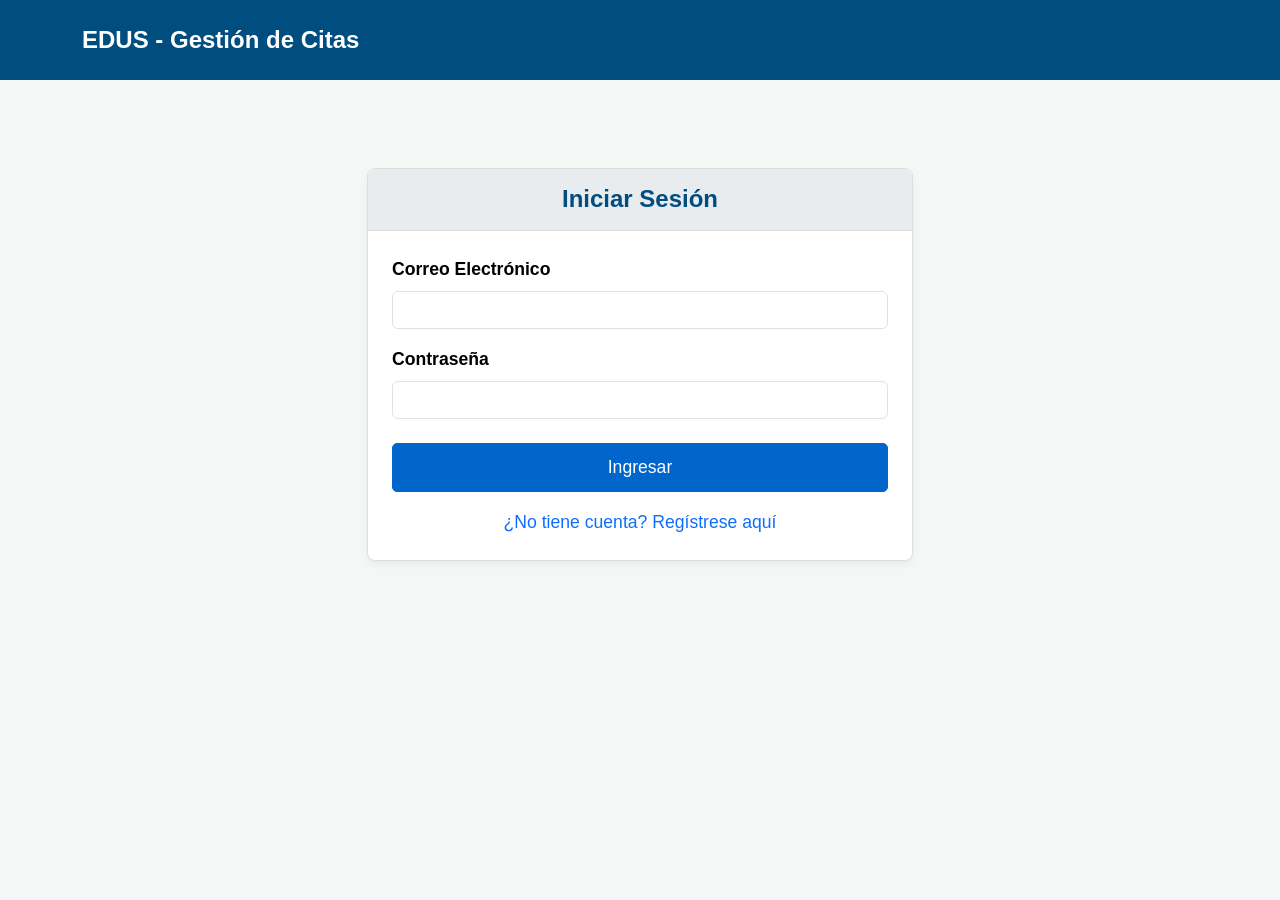
==== admin_panel.html @ db7b5375 "feat: implementé backend database configuration, schema y core management modules para admin y patie" ====
<!DOCTYPE html>
<html lang="es">
<head>
    <meta charset="UTF-8">
    <meta name="viewport" content="width=device-width, initial-scale=1.0">
    <title>Panel Administrativo - EDUS</title>
    <link href="https://cdn.jsdelivr.net/npm/bootstrap@5.3.0/dist/css/bootstrap.min.css" rel="stylesheet">
    <link rel="stylesheet" href="assets/css/style.css">
</head>
<body>
    <nav class="navbar navbar-expand-lg navbar-dark bg-dark">
        <div class="container">
            <a class="navbar-brand" href="#">EDUS - Administración</a>
            <button class="navbar-toggler" type="button" data-bs-toggle="collapse" data-bs-target="#navbarNav">
                <span class="navbar-toggler-icon"></span>
            </button>
            <div class="collapse navbar-collapse" id="navbarNav">
                <ul class="navbar-nav ms-auto">
                    <li class="nav-item">
                        <span class="nav-link" id="admin-name-display">Administrador</span>
                    </li>
                    <li class="nav-item">
                        <a class="nav-link text-danger" href="#" id="btn-logout">Cerrar Sesión</a>
                    </li>
                </ul>
            </div>
        </div>
    </nav>

    <main class="container-fluid mt-4 px-4">
        <div id="alert-container"></div>

        <div class="row">
            <div class="col-md-2 mb-4">
                <div class="list-group" id="admin-menu" role="tablist">
                    <a class="list-group-item list-group-item-action active" id="menu-patients" data-bs-toggle="list" href="#panel-patients" role="tab">Gestión de Pacientes</a>
                    <a class="list-group-item list-group-item-action" id="menu-doctors" data-bs-toggle="list" href="#panel-doctors" role="tab">Gestión de Médicos</a>
                    <a class="list-group-item list-group-item-action" id="menu-schedules" data-bs-toggle="list" href="#panel-schedules" role="tab">Gestión de Horarios</a>
                    <a class="list-group-item list-group-item-action" id="menu-reports" data-bs-toggle="list" href="#panel-reports" role="tab">Reportes (Citas)</a>
                </div>
            </div>
            
            <div class="col-md-10">
                <div class="tab-content" id="nav-tabContent">
                    <!-- Panel Pacientes -->
                    <div class="tab-pane fade show active" id="panel-patients" role="tabpanel">
                        <div class="card">
                            <div class="card-header d-flex justify-content-between align-items-center">
                                <h5 class="mb-0">Pacientes Registrados</h5>
                                <!-- Un modal para agregar pacientes manualmente, si aplica, aunque se registran solos -->
                                <button class="btn btn-sm btn-primary" data-bs-toggle="modal" data-bs-target="#patientModal" id="btn-new-patient">Registrar Paciente</button>
                            </div>
                            <div class="card-body">
                                <div class="table-responsive">
                                    <table class="table table-striped">
                                        <thead>
                                            <tr>
                                                <th>Cédula</th>
                                                <th>Nombre</th>
                                                <th>Apellidos</th>
                                                <th>Email</th>
                                                <th>Acciones</th>
                                            </tr>
                                        </thead>
                                        <tbody id="admin-patients-table">
                                            <tr><td colspan="5" class="text-center">Cargando...</td></tr>
                                        </tbody>
                                    </table>
                                </div>
                            </div>
                        </div>
                    </div>

                    <!-- Panel Médicos -->
                    <div class="tab-pane fade" id="panel-doctors" role="tabpanel">
                        <div class="card">
                            <div class="card-header d-flex justify-content-between align-items-center">
                                <h5 class="mb-0">Cuerpo Médico</h5>
                                <button class="btn btn-sm btn-primary" data-bs-toggle="modal" data-bs-target="#doctorModal" id="btn-new-doctor">Agregar Médico</button>
                            </div>
                            <div class="card-body">
                                <div class="table-responsive">
                                    <table class="table table-striped">
                                        <thead>
                                            <tr>
                                                <th>Identificación</th>
                                                <th>Nombre</th>
                                                <th>Apellidos</th>
                                                <th>Especialidad</th>
                                                <th>Estado</th>
                                                <th>Acciones</th>
                                            </tr>
                                        </thead>
                                        <tbody id="admin-doctors-table">
                                            <tr><td colspan="6" class="text-center">Cargando...</td></tr>
                                        </tbody>
                                    </table>
                                </div>
                            </div>
                        </div>
                    </div>

                    <!-- Panel Horarios -->
                    <div class="tab-pane fade" id="panel-schedules" role="tabpanel">
                        <div class="card">
                            <div class="card-header d-flex justify-content-between align-items-center">
                                <h5 class="mb-0">Control de Disponibilidad y Horarios</h5>
                                <button class="btn btn-sm btn-primary" data-bs-toggle="modal" data-bs-target="#scheduleModal" id="btn-new-schedule">Asignar Horario</button>
                            </div>
                            <div class="card-body">
                                <div class="row mb-3">
                                    <div class="col-md-4">
                                        <label for="filter-doc-schedule" class="form-label">Filtrar por Médico:</label>
                                        <select class="form-select" id="filter-doc-schedule">
                                            <option value="">Todos</option>
                                        </select>
                                    </div>
                                </div>
                                <div class="table-responsive">
                                    <table class="table table-striped">
                                        <thead>
                                            <tr>
                                                <th>Médico</th>
                                                <th>Fecha</th>
                                                <th>Inicio</th>
                                                <th>Fin</th>
                                                <th>Disponible</th>
                                                <th>Acciones</th>
                                            </tr>
                                        </thead>
                                        <tbody id="admin-schedules-table">
                                            <tr><td colspan="6" class="text-center">Cargando...</td></tr>
                                        </tbody>
                                    </table>
                                </div>
                            </div>
                        </div>
                    </div>

                    <!-- Panel Reportes -->
                    <div class="tab-pane fade" id="panel-reports" role="tabpanel">
                        <div class="card">
                            <div class="card-header d-flex justify-content-between align-items-center">
                                <h5 class="mb-0">Reporte General de Citas</h5>
                                <button class="btn btn-sm btn-outline-secondary" id="btn-refresh-reports">Actualizar</button>
                            </div>
                            <div class="card-body">
                                <div class="table-responsive">
                                    <table class="table table-hover">
                                        <thead>
                                            <tr>
                                                <th>ID Cita</th>
                                                <th>Paciente</th>
                                                <th>Médico</th>
                                                <th>Fecha</th>
                                                <th>Estado</th>
                                            </tr>
                                        </thead>
                                        <tbody id="admin-reports-table">
                                            <tr><td colspan="5" class="text-center">Cargando...</td></tr>
                                        </tbody>
                                    </table>
                                </div>
                            </div>
                        </div>
                    </div>
                </div>
            </div>
        </div>
    </main>

    <!-- Modals -->
    <!-- Modal Doctor -->
    <div class="modal fade" id="doctorModal" tabindex="-1">
        <div class="modal-dialog">
            <div class="modal-content">
                <div class="modal-header">
                    <h5 class="modal-title" id="doctorModalLabel">Registrar Médico</h5>
                    <button type="button" class="btn-close" data-bs-dismiss="modal" aria-label="Close"></button>
                </div>
                <div class="modal-body">
                    <form id="form-doctor">
                        <input type="hidden" id="doc-id">
                        <div class="mb-2">
                            <label class="form-label">Identificación</label>
                            <input type="text" class="form-control" id="doc-ident" required>
                        </div>
                        <div class="mb-2">
                            <label class="form-label">Nombre</label>
                            <input type="text" class="form-control" id="doc-name" required>
                        </div>
                        <div class="mb-2">
                            <label class="form-label">Apellidos</label>
                            <input type="text" class="form-control" id="doc-lastname" required>
                        </div>
                        <div class="mb-2">
                            <label class="form-label">Especialidad</label>
                            <input type="text" class="form-control" id="doc-specialty" required>
                        </div>
                        <div class="mb-2">
                            <label class="form-label">Estado</label>
                            <select class="form-select" id="doc-status" required>
                                <option value="active">Activo</option>
                                <option value="inactive">Inactivo</option>
                            </select>
                        </div>
                    </form>
                </div>
                <div class="modal-footer">
                    <button type="button" class="btn btn-secondary" data-bs-dismiss="modal">Cancelar</button>
                    <button type="button" class="btn btn-primary" id="btn-save-doctor">Guardar</button>
                </div>
            </div>
        </div>
    </div>

    <!-- Modal Horario -->
    <div class="modal fade" id="scheduleModal" tabindex="-1">
        <div class="modal-dialog">
            <div class="modal-content">
                <div class="modal-header">
                    <h5 class="modal-title" id="scheduleModalLabel">Asignar Horario</h5>
                    <button type="button" class="btn-close" data-bs-dismiss="modal" aria-label="Close"></button>
                </div>
                <div class="modal-body">
                    <form id="form-schedule">
                        <input type="hidden" id="sched-id">
                        <div class="mb-2">
                            <label class="form-label">Médico</label>
                            <select class="form-select" id="sched-doctor" required></select>
                        </div>
                        <div class="mb-2">
                            <label class="form-label">Fecha</label>
                            <input type="date" class="form-control" id="sched-date" required>
                        </div>
                        <div class="mb-2 row">
                            <div class="col">
                                <label class="form-label">Hora Inicio</label>
                                <input type="time" class="form-control" id="sched-start" required>
                            </div>
                            <div class="col">
                                <label class="form-label">Hora Fin</label>
                                <input type="time" class="form-control" id="sched-end" required>
                            </div>
                        </div>
                        <div class="mb-2 form-check">
                            <input type="checkbox" class="form-check-input" id="sched-available" checked>
                            <label class="form-check-label">Disponible</label>
                        </div>
                    </form>
                </div>
                <div class="modal-footer">
                    <button type="button" class="btn btn-secondary" data-bs-dismiss="modal">Cancelar</button>
                    <button type="button" class="btn btn-primary" id="btn-save-schedule">Guardar</button>
                </div>
            </div>
        </div>
    </div>

    <script src="https://code.jquery.com/jquery-3.6.0.min.js"></script>
    <script src="https://cdn.jsdelivr.net/npm/bootstrap@5.3.0/dist/js/bootstrap.bundle.min.js"></script>
    <script src="assets/js/utils.js"></script>
    <script src="assets/js/admin.js"></script>
</body>
</html>
---- assets/css/style.css ----
:root {
    --primary-color: #004d80;
    --secondary-color: #0066cc;
    --background-color: #f4f7f6;
    --text-color: #333333;
    --text-muted: #666666;
    --card-bg: #ffffff;
    --border-color: #dddddd;
    --danger-color: #cc0000;
    --success-color: #008000;
}

body {
    background-color: var(--background-color);
    color: var(--text-color);
    font-family: 'Segoe UI', Tahoma, Geneva, Verdana, sans-serif;
    font-size: 1.1rem; /* Accessibility: larger default font */
    line-height: 1.6;
}

h1, h2, h3, h4, h5, h6 {
    color: var(--primary-color);
    font-weight: 600;
}

/* Navbar Customization */
.navbar {
    background-color: var(--primary-color) !important;
    padding: 1rem 0;
}

.navbar-brand {
    color: #ffffff !important;
    font-weight: bold;
    font-size: 1.5rem;
}

.nav-link {
    color: #e0e0e0 !important;
    font-size: 1.1rem;
}

.nav-link:hover {
    color: #ffffff !important;
}

/* Cards */
.card {
    background-color: var(--card-bg);
    border: 1px solid var(--border-color);
    border-radius: 8px;
    box-shadow: 0 4px 6px rgba(0, 0, 0, 0.05);
    margin-bottom: 20px;
}

.card-header {
    background-color: #e9ecef;
    border-bottom: 1px solid var(--border-color);
    font-weight: 600;
    color: var(--primary-color);
}

/* Buttons */
.btn {
    font-size: 1.1rem;
    padding: 10px 20px;
    border-radius: 5px;
}

.btn-primary {
    background-color: var(--secondary-color);
    border-color: var(--secondary-color);
}

.btn-primary:hover {
    background-color: var(--primary-color);
    border-color: var(--primary-color);
}

.btn-danger {
    background-color: var(--danger-color);
    border-color: var(--danger-color);
}

.btn-success {
    background-color: var(--success-color);
    border-color: var(--success-color);
}

/* Tables */
.table {
    background-color: var(--card-bg);
}

.table th {
    background-color: #e9ecef;
    color: var(--primary-color);
    font-weight: 600;
}

/* Accessibility classes */
.high-contrast-text {
    color: #000000;
    font-weight: 600;
}

.loader {
    display: none;
    border: 4px solid #f3f3f3;
    border-top: 4px solid var(--primary-color);
    border-radius: 50%;
    width: 30px;
    height: 30px;
    animation: spin 2s linear infinite;
    margin: 0 auto;
}

@keyframes spin {
    0% { transform: rotate(0deg); }
    100% { transform: rotate(360deg); }
}

.alert-custom {
    padding: 15px;
    margin-bottom: 20px;
    border: 1px solid transparent;
    border-radius: 4px;
}

.alert-custom-danger {
    color: #721c24;
    background-color: #f8d7da;
    border-color: #f5c6cb;
}

.alert-custom-success {
    color: #155724;
    background-color: #d4edda;
    border-color: #c3e6cb;
}

/* Status Indicators */
.status-badge {
    padding: 5px 10px;
    border-radius: 4px;
    font-size: 0.9rem;
    font-weight: 600;
}

.status-scheduled { background-color: #cce5ff; color: #004085; border: 1px solid #b8daff; }
.status-completed { background-color: #d4edda; color: #155724; border: 1px solid #c3e6cb; }
.status-cancelled { background-color: #f8d7da; color: #721c24; border: 1px solid #f5c6cb; }

main {
    min-height: 80vh;
    padding: 40px 0;
}

footer {
    background-color: #333;
    color: #fff;
    text-align: center;
    padding: 20px 0;
    margin-top: 40px;
}
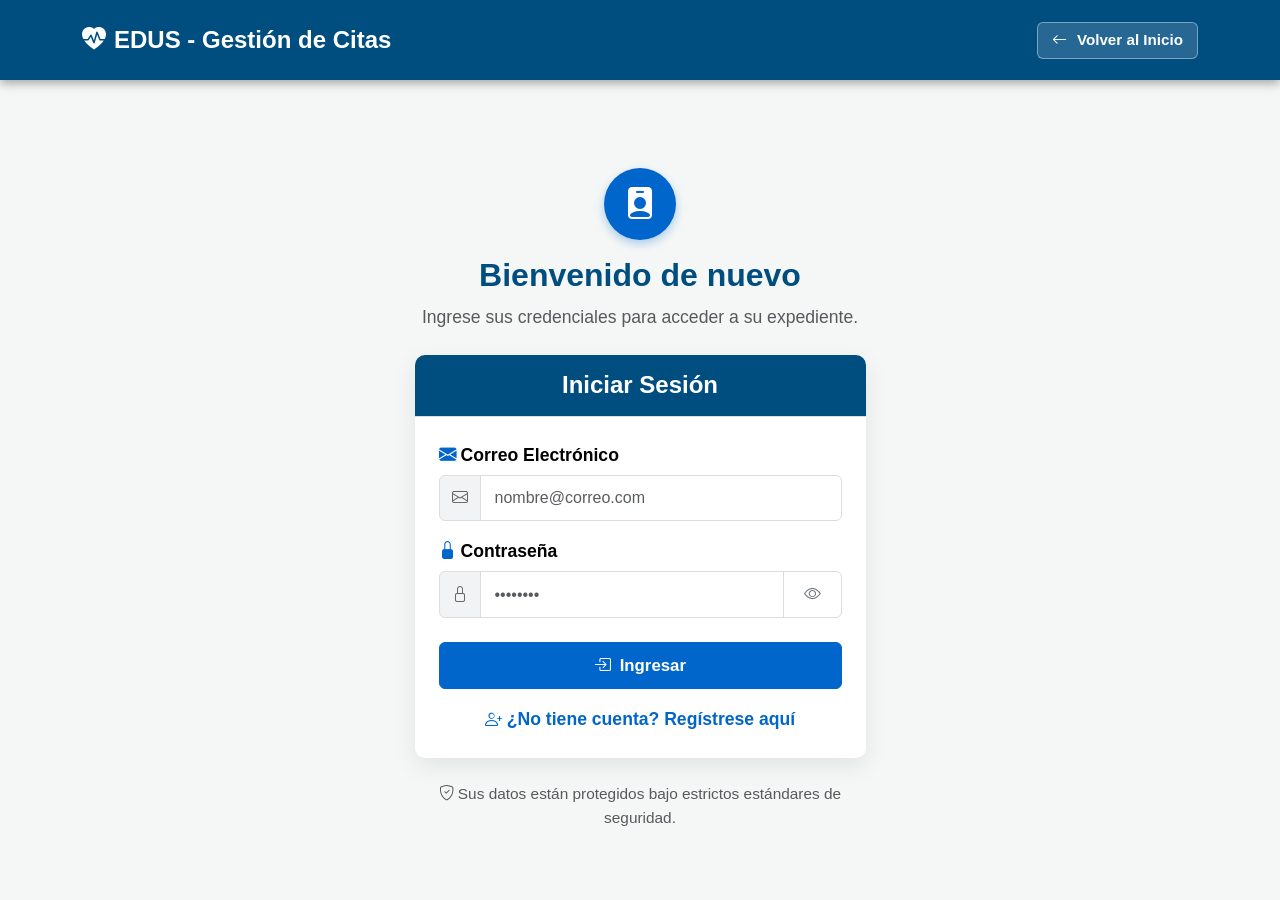
==== commit be418f66: "Cambio significativo en el UX" ====
--- a/admin_panel.html
+++ b/admin_panel.html
@@ -5,65 +5,91 @@
     <meta name="viewport" content="width=device-width, initial-scale=1.0">
     <title>Panel Administrativo - EDUS</title>
     <link href="https://cdn.jsdelivr.net/npm/bootstrap@5.3.0/dist/css/bootstrap.min.css" rel="stylesheet">
+    <link rel="stylesheet" href="https://cdn.jsdelivr.net/npm/bootstrap-icons@1.11.3/font/bootstrap-icons.css">
     <link rel="stylesheet" href="assets/css/style.css">
 </head>
 <body>
-    <nav class="navbar navbar-expand-lg navbar-dark bg-dark">
+    <nav class="navbar navbar-expand-lg navbar-dark sticky-top">
         <div class="container">
-            <a class="navbar-brand" href="#">EDUS - Administración</a>
+            <a class="navbar-brand d-flex align-items-center gap-2" href="#">
+                <i class="bi bi-shield-lock-fill"></i> EDUS - Administración
+            </a>
             <button class="navbar-toggler" type="button" data-bs-toggle="collapse" data-bs-target="#navbarNav">
                 <span class="navbar-toggler-icon"></span>
             </button>
             <div class="collapse navbar-collapse" id="navbarNav">
-                <ul class="navbar-nav ms-auto">
+                <ul class="navbar-nav ms-auto align-items-lg-center">
                     <li class="nav-item">
-                        <span class="nav-link" id="admin-name-display">Administrador</span>
+                        <span class="nav-link d-flex align-items-center gap-2" id="admin-name-display">
+                            <i class="bi bi-person-gear"></i> Administrador
+                        </span>
                     </li>
-                    <li class="nav-item">
-                        <a class="nav-link text-danger" href="#" id="btn-logout">Cerrar Sesión</a>
+                    <li class="nav-item ms-lg-3">
+                        <a class="btn btn-sm btn-logout" href="#" id="btn-logout">
+                            <i class="bi bi-box-arrow-right"></i> Cerrar Sesión
+                        </a>
                     </li>
                 </ul>
             </div>
         </div>
     </nav>
 
-    <main class="container-fluid mt-4 px-4">
+    <main class="container mt-4">
+        <div class="page-header mb-4">
+            <h2 class="mb-1"><i class="bi bi-speedometer2 me-2"></i>Panel de Administración</h2>
+            <p class="text-muted mb-0">Gestione pacientes, médicos, horarios y reportes del sistema EDUS.</p>
+        </div>
+
         <div id="alert-container"></div>
 
         <div class="row">
-            <div class="col-md-2 mb-4">
-                <div class="list-group" id="admin-menu" role="tablist">
-                    <a class="list-group-item list-group-item-action active" id="menu-patients" data-bs-toggle="list" href="#panel-patients" role="tab">Gestión de Pacientes</a>
-                    <a class="list-group-item list-group-item-action" id="menu-doctors" data-bs-toggle="list" href="#panel-doctors" role="tab">Gestión de Médicos</a>
-                    <a class="list-group-item list-group-item-action" id="menu-schedules" data-bs-toggle="list" href="#panel-schedules" role="tab">Gestión de Horarios</a>
-                    <a class="list-group-item list-group-item-action" id="menu-reports" data-bs-toggle="list" href="#panel-reports" role="tab">Reportes (Citas)</a>
-                </div>
-            </div>
-            
-            <div class="col-md-10">
+            <div class="col-md-4 col-lg-3 mb-4">
+                <div class="list-group admin-menu" id="admin-menu" role="tablist">
+                    <a class="list-group-item list-group-item-action active" id="menu-patients" data-bs-toggle="list" href="#panel-patients" role="tab">
+                        <i class="bi bi-people-fill me-2"></i>Gestión de Pacientes
+                    </a>
+                    <a class="list-group-item list-group-item-action" id="menu-doctors" data-bs-toggle="list" href="#panel-doctors" role="tab">
+                        <i class="bi bi-heart-pulse-fill me-2"></i>Gestión de Médicos
+                    </a>
+                    <a class="list-group-item list-group-item-action" id="menu-schedules" data-bs-toggle="list" href="#panel-schedules" role="tab">
+                        <i class="bi bi-calendar3 me-2"></i>Gestión de Horarios
+                    </a>
+                    <a class="list-group-item list-group-item-action" id="menu-reports" data-bs-toggle="list" href="#panel-reports" role="tab">
+                        <i class="bi bi-bar-chart-fill me-2"></i>Reportes (Citas)
+                    </a>
+                </div>
+            </div>
+
+            <div class="col-md-8 col-lg-9">
                 <div class="tab-content" id="nav-tabContent">
                     <!-- Panel Pacientes -->
                     <div class="tab-pane fade show active" id="panel-patients" role="tabpanel">
                         <div class="card">
-                            <div class="card-header d-flex justify-content-between align-items-center">
-                                <h5 class="mb-0">Pacientes Registrados</h5>
-                                <!-- Un modal para agregar pacientes manualmente, si aplica, aunque se registran solos -->
-                                <button class="btn btn-sm btn-primary" data-bs-toggle="modal" data-bs-target="#patientModal" id="btn-new-patient">Registrar Paciente</button>
+                            <div class="card-header d-flex justify-content-between align-items-center flex-wrap gap-2">
+                                <h5 class="mb-0"><i class="bi bi-people-fill me-1"></i>Pacientes Registrados</h5>
+                                <button class="btn btn-sm btn-primary" data-bs-toggle="modal" data-bs-target="#patientModal" id="btn-new-patient">
+                                    <i class="bi bi-person-plus-fill me-1"></i>Registrar Paciente
+                                </button>
                             </div>
                             <div class="card-body">
                                 <div class="table-responsive">
-                                    <table class="table table-striped">
+                                    <table class="table table-striped table-hover align-middle mb-0">
                                         <thead>
                                             <tr>
                                                 <th>Cédula</th>
                                                 <th>Nombre</th>
                                                 <th>Apellidos</th>
                                                 <th>Email</th>
-                                                <th>Acciones</th>
+                                                <th class="text-end">Acciones</th>
                                             </tr>
                                         </thead>
                                         <tbody id="admin-patients-table">
-                                            <tr><td colspan="5" class="text-center">Cargando...</td></tr>
+                                            <tr>
+                                                <td colspan="5" class="text-center py-4">
+                                                    <div class="loader mb-2" style="display:inline-block;"></div>
+                                                    <p class="text-muted mb-0">Cargando...</p>
+                                                </td>
+                                            </tr>
                                         </tbody>
                                     </table>
                                 </div>
@@ -74,13 +100,15 @@
                     <!-- Panel Médicos -->
                     <div class="tab-pane fade" id="panel-doctors" role="tabpanel">
                         <div class="card">
-                            <div class="card-header d-flex justify-content-between align-items-center">
-                                <h5 class="mb-0">Cuerpo Médico</h5>
-                                <button class="btn btn-sm btn-primary" data-bs-toggle="modal" data-bs-target="#doctorModal" id="btn-new-doctor">Agregar Médico</button>
+                            <div class="card-header d-flex justify-content-between align-items-center flex-wrap gap-2">
+                                <h5 class="mb-0"><i class="bi bi-heart-pulse-fill me-1"></i>Cuerpo Médico</h5>
+                                <button class="btn btn-sm btn-primary" data-bs-toggle="modal" data-bs-target="#doctorModal" id="btn-new-doctor">
+                                    <i class="bi bi-plus-circle-fill me-1"></i>Agregar Médico
+                                </button>
                             </div>
                             <div class="card-body">
                                 <div class="table-responsive">
-                                    <table class="table table-striped">
+                                    <table class="table table-striped table-hover align-middle mb-0">
                                         <thead>
                                             <tr>
                                                 <th>Identificación</th>
@@ -88,11 +116,16 @@
                                                 <th>Apellidos</th>
                                                 <th>Especialidad</th>
                                                 <th>Estado</th>
-                                                <th>Acciones</th>
+                                                <th class="text-end">Acciones</th>
                                             </tr>
                                         </thead>
                                         <tbody id="admin-doctors-table">
-                                            <tr><td colspan="6" class="text-center">Cargando...</td></tr>
+                                            <tr>
+                                                <td colspan="6" class="text-center py-4">
+                                                    <div class="loader mb-2" style="display:inline-block;"></div>
+                                                    <p class="text-muted mb-0">Cargando...</p>
+                                                </td>
+                                            </tr>
                                         </tbody>
                                     </table>
                                 </div>
@@ -103,21 +136,25 @@
                     <!-- Panel Horarios -->
                     <div class="tab-pane fade" id="panel-schedules" role="tabpanel">
                         <div class="card">
-                            <div class="card-header d-flex justify-content-between align-items-center">
-                                <h5 class="mb-0">Control de Disponibilidad y Horarios</h5>
-                                <button class="btn btn-sm btn-primary" data-bs-toggle="modal" data-bs-target="#scheduleModal" id="btn-new-schedule">Asignar Horario</button>
+                            <div class="card-header d-flex justify-content-between align-items-center flex-wrap gap-2">
+                                <h5 class="mb-0"><i class="bi bi-calendar3 me-1"></i>Control de Disponibilidad y Horarios</h5>
+                                <button class="btn btn-sm btn-primary" data-bs-toggle="modal" data-bs-target="#scheduleModal" id="btn-new-schedule">
+                                    <i class="bi bi-calendar-plus-fill me-1"></i>Asignar Horario
+                                </button>
                             </div>
                             <div class="card-body">
                                 <div class="row mb-3">
-                                    <div class="col-md-4">
-                                        <label for="filter-doc-schedule" class="form-label">Filtrar por Médico:</label>
+                                    <div class="col-md-5">
+                                        <label for="filter-doc-schedule" class="form-label high-contrast-text">
+                                            <i class="bi bi-funnel-fill step-icon"></i>Filtrar por Médico:
+                                        </label>
                                         <select class="form-select" id="filter-doc-schedule">
                                             <option value="">Todos</option>
                                         </select>
                                     </div>
                                 </div>
                                 <div class="table-responsive">
-                                    <table class="table table-striped">
+                                    <table class="table table-striped table-hover align-middle mb-0">
                                         <thead>
                                             <tr>
                                                 <th>Médico</th>
@@ -125,11 +162,16 @@
                                                 <th>Inicio</th>
                                                 <th>Fin</th>
                                                 <th>Disponible</th>
-                                                <th>Acciones</th>
+                                                <th class="text-end">Acciones</th>
                                             </tr>
                                         </thead>
                                         <tbody id="admin-schedules-table">
-                                            <tr><td colspan="6" class="text-center">Cargando...</td></tr>
+                                            <tr>
+                                                <td colspan="6" class="text-center py-4">
+                                                    <div class="loader mb-2" style="display:inline-block;"></div>
+                                                    <p class="text-muted mb-0">Cargando...</p>
+                                                </td>
+                                            </tr>
                                         </tbody>
                                     </table>
                                 </div>
@@ -140,13 +182,15 @@
                     <!-- Panel Reportes -->
                     <div class="tab-pane fade" id="panel-reports" role="tabpanel">
                         <div class="card">
-                            <div class="card-header d-flex justify-content-between align-items-center">
-                                <h5 class="mb-0">Reporte General de Citas</h5>
-                                <button class="btn btn-sm btn-outline-secondary" id="btn-refresh-reports">Actualizar</button>
+                            <div class="card-header d-flex justify-content-between align-items-center flex-wrap gap-2">
+                                <h5 class="mb-0"><i class="bi bi-bar-chart-fill me-1"></i>Reporte General de Citas</h5>
+                                <button class="btn btn-sm btn-outline-primary" id="btn-refresh-reports">
+                                    <i class="bi bi-arrow-clockwise me-1"></i>Actualizar
+                                </button>
                             </div>
                             <div class="card-body">
                                 <div class="table-responsive">
-                                    <table class="table table-hover">
+                                    <table class="table table-hover align-middle mb-0">
                                         <thead>
                                             <tr>
                                                 <th>ID Cita</th>
@@ -157,7 +201,12 @@
                                             </tr>
                                         </thead>
                                         <tbody id="admin-reports-table">
-                                            <tr><td colspan="5" class="text-center">Cargando...</td></tr>
+                                            <tr>
+                                                <td colspan="5" class="text-center py-4">
+                                                    <div class="loader mb-2" style="display:inline-block;"></div>
+                                                    <p class="text-muted mb-0">Cargando...</p>
+                                                </td>
+                                            </tr>
                                         </tbody>
                                     </table>
                                 </div>
@@ -169,36 +218,88 @@
         </div>
     </main>
 
+    <footer>
+        <div class="container">
+            <p class="mb-0">&copy; 2026 EDUS - Expediente Digital Único en Salud. Todos los derechos reservados.</p>
+        </div>
+    </footer>
+
     <!-- Modals -->
+    <!-- Modal Paciente -->
+    <div class="modal fade" id="patientModal" tabindex="-1">
+        <div class="modal-dialog">
+            <div class="modal-content">
+                <div class="modal-header">
+                    <h5 class="modal-title" id="patientModalLabel"><i class="bi bi-person-plus-fill me-1"></i>Registrar Paciente</h5>
+                    <button type="button" class="btn-close" data-bs-dismiss="modal" aria-label="Close"></button>
+                </div>
+                <div class="modal-body">
+                    <form id="form-patient">
+                        <input type="hidden" id="patient-id">
+                        <div class="mb-2">
+                            <label class="form-label high-contrast-text">Cédula</label>
+                            <input type="text" class="form-control" id="patient-ident" required>
+                        </div>
+                        <div class="mb-2">
+                            <label class="form-label high-contrast-text">Nombre</label>
+                            <input type="text" class="form-control" id="patient-name" required>
+                        </div>
+                        <div class="mb-2">
+                            <label class="form-label high-contrast-text">Apellidos</label>
+                            <input type="text" class="form-control" id="patient-lastname" required>
+                        </div>
+                        <div class="mb-2">
+                            <label class="form-label high-contrast-text">Correo electrónico</label>
+                            <input type="email" class="form-control" id="patient-email" required>
+                        </div>
+                        <div class="mb-2">
+                            <label class="form-label high-contrast-text">Contraseña</label>
+                            <input type="password" class="form-control" id="patient-password">
+                            <small class="text-muted">Requerida solo para pacientes nuevos.</small>
+                        </div>
+                    </form>
+                </div>
+                <div class="modal-footer">
+                    <button type="button" class="btn btn-secondary" data-bs-dismiss="modal">
+                        <i class="bi bi-x-circle me-1"></i>Cancelar
+                    </button>
+                    <button type="button" class="btn btn-primary" id="btn-save-patient">
+                        <i class="bi bi-save me-1"></i>Guardar
+                    </button>
+                </div>
+            </div>
+        </div>
+    </div>
+
     <!-- Modal Doctor -->
     <div class="modal fade" id="doctorModal" tabindex="-1">
         <div class="modal-dialog">
             <div class="modal-content">
                 <div class="modal-header">
-                    <h5 class="modal-title" id="doctorModalLabel">Registrar Médico</h5>
+                    <h5 class="modal-title" id="doctorModalLabel"><i class="bi bi-heart-pulse-fill me-1"></i>Registrar Médico</h5>
                     <button type="button" class="btn-close" data-bs-dismiss="modal" aria-label="Close"></button>
                 </div>
                 <div class="modal-body">
                     <form id="form-doctor">
                         <input type="hidden" id="doc-id">
                         <div class="mb-2">
-                            <label class="form-label">Identificación</label>
+                            <label class="form-label high-contrast-text">Identificación</label>
                             <input type="text" class="form-control" id="doc-ident" required>
                         </div>
                         <div class="mb-2">
-                            <label class="form-label">Nombre</label>
+                            <label class="form-label high-contrast-text">Nombre</label>
                             <input type="text" class="form-control" id="doc-name" required>
                         </div>
                         <div class="mb-2">
-                            <label class="form-label">Apellidos</label>
+                            <label class="form-label high-contrast-text">Apellidos</label>
                             <input type="text" class="form-control" id="doc-lastname" required>
                         </div>
                         <div class="mb-2">
-                            <label class="form-label">Especialidad</label>
+                            <label class="form-label high-contrast-text">Especialidad</label>
                             <input type="text" class="form-control" id="doc-specialty" required>
                         </div>
                         <div class="mb-2">
-                            <label class="form-label">Estado</label>
+                            <label class="form-label high-contrast-text">Estado</label>
                             <select class="form-select" id="doc-status" required>
                                 <option value="active">Activo</option>
                                 <option value="inactive">Inactivo</option>
@@ -207,8 +308,12 @@
                     </form>
                 </div>
                 <div class="modal-footer">
-                    <button type="button" class="btn btn-secondary" data-bs-dismiss="modal">Cancelar</button>
-                    <button type="button" class="btn btn-primary" id="btn-save-doctor">Guardar</button>
+                    <button type="button" class="btn btn-secondary" data-bs-dismiss="modal">
+                        <i class="bi bi-x-circle me-1"></i>Cancelar
+                    </button>
+                    <button type="button" class="btn btn-primary" id="btn-save-doctor">
+                        <i class="bi bi-save me-1"></i>Guardar
+                    </button>
                 </div>
             </div>
         </div>
@@ -219,27 +324,27 @@
         <div class="modal-dialog">
             <div class="modal-content">
                 <div class="modal-header">
-                    <h5 class="modal-title" id="scheduleModalLabel">Asignar Horario</h5>
+                    <h5 class="modal-title" id="scheduleModalLabel"><i class="bi bi-calendar-plus-fill me-1"></i>Asignar Horario</h5>
                     <button type="button" class="btn-close" data-bs-dismiss="modal" aria-label="Close"></button>
                 </div>
                 <div class="modal-body">
                     <form id="form-schedule">
                         <input type="hidden" id="sched-id">
                         <div class="mb-2">
-                            <label class="form-label">Médico</label>
+                            <label class="form-label high-contrast-text">Médico</label>
                             <select class="form-select" id="sched-doctor" required></select>
                         </div>
                         <div class="mb-2">
-                            <label class="form-label">Fecha</label>
+                            <label class="form-label high-contrast-text">Fecha</label>
                             <input type="date" class="form-control" id="sched-date" required>
                         </div>
                         <div class="mb-2 row">
                             <div class="col">
-                                <label class="form-label">Hora Inicio</label>
+                                <label class="form-label high-contrast-text">Hora Inicio</label>
                                 <input type="time" class="form-control" id="sched-start" required>
                             </div>
                             <div class="col">
-                                <label class="form-label">Hora Fin</label>
+                                <label class="form-label high-contrast-text">Hora Fin</label>
                                 <input type="time" class="form-control" id="sched-end" required>
                             </div>
                         </div>
@@ -250,8 +355,12 @@
                     </form>
                 </div>
                 <div class="modal-footer">
-                    <button type="button" class="btn btn-secondary" data-bs-dismiss="modal">Cancelar</button>
-                    <button type="button" class="btn btn-primary" id="btn-save-schedule">Guardar</button>
+                    <button type="button" class="btn btn-secondary" data-bs-dismiss="modal">
+                        <i class="bi bi-x-circle me-1"></i>Cancelar
+                    </button>
+                    <button type="button" class="btn btn-primary" id="btn-save-schedule">
+                        <i class="bi bi-save me-1"></i>Guardar
+                    </button>
                 </div>
             </div>
         </div>
@@ -262,4 +371,4 @@
     <script src="assets/js/utils.js"></script>
     <script src="assets/js/admin.js"></script>
 </body>
-</html>
+</html>
--- a/assets/css/style.css
+++ b/assets/css/style.css
@@ -10,11 +10,15 @@
     --success-color: #008000;
 }
 
+* {
+    scroll-behavior: smooth;
+}
+
 body {
     background-color: var(--background-color);
     color: var(--text-color);
     font-family: 'Segoe UI', Tahoma, Geneva, Verdana, sans-serif;
-    font-size: 1.1rem; /* Accessibility: larger default font */
+    font-size: 1.1rem;
     line-height: 1.6;
 }
 
@@ -23,10 +27,24 @@
     font-weight: 600;
 }
 
-/* Navbar Customization */
+/* Encabezado de página */
+.page-header {
+    border-bottom: 1px solid var(--border-color);
+    padding-bottom: 16px;
+}
+
+.page-header h2 {
+    display: flex;
+    align-items: center;
+}
+
+/* Barra de navegación */
 .navbar {
     background-color: var(--primary-color) !important;
     padding: 1rem 0;
+    box-shadow: 0 3px 10px rgba(0, 0, 0, 0.35);
+    position: relative;
+    z-index: 1030;
 }
 
 .navbar-brand {
@@ -44,13 +62,78 @@
     color: #ffffff !important;
 }
 
-/* Cards */
+.nav-link.active {
+    color: #ffffff !important;
+    font-weight: 700;
+    position: relative;
+}
+
+.nav-link.active::after {
+    content: "";
+    position: absolute;
+    bottom: -4px;
+    left: 0;
+    right: 0;
+    height: 2px;
+    background-color: #ffffff;
+    border-radius: 2px;
+}
+
+/* Botón CTA dentro del navbar (Ingresar al Sistema) */
+.btn-nav-cta {
+    color: #ffffff !important;
+    background-color: rgba(255, 255, 255, 0.15);
+    border: 1px solid rgba(255, 255, 255, 0.4);
+    font-weight: 600;
+    display: flex;
+    align-items: center;
+    gap: 6px;
+    padding: 8px 16px;
+    border-radius: 5px;
+    transition: all 0.2s ease-in-out;
+}
+
+.btn-nav-cta:hover {
+    background-color: #ffffff;
+    color: var(--primary-color) !important;
+    border-color: #ffffff;
+    transform: translateY(-1px);
+}
+
+/* Botón de cerrar sesión en navbar */
+.btn-logout {
+    color: #ffffff !important;
+    background-color: #a30000;
+    border: 1px solid #a30000;
+    font-weight: 600;
+    display: flex;
+    align-items: center;
+    gap: 6px;
+    padding: 8px 16px;
+    border-radius: 5px;
+    transition: all 0.2s ease-in-out;
+}
+
+.btn-logout:hover {
+    background-color: var(--danger-color);
+    color: #ffffff !important;
+    border-color: var(--danger-color);
+    transform: translateY(-1px);
+}
+
+/* Tarjetas */
 .card {
     background-color: var(--card-bg);
     border: 1px solid var(--border-color);
-    border-radius: 8px;
+    border-radius: 10px;
     box-shadow: 0 4px 6px rgba(0, 0, 0, 0.05);
     margin-bottom: 20px;
+    transition: box-shadow 0.2s ease-in-out;
+    overflow: hidden;
+}
+
+.card:hover {
+    box-shadow: 0 6px 14px rgba(0, 0, 0, 0.08);
 }
 
 .card-header {
@@ -58,13 +141,28 @@
     border-bottom: 1px solid var(--border-color);
     font-weight: 600;
     color: var(--primary-color);
-}
-
-/* Buttons */
+    padding: 14px 20px;
+}
+
+.card-body {
+    padding: 22px;
+}
+
+.info-card .card-body {
+    border-left: 4px solid #17a2b8;
+}
+
+/* Botones */
 .btn {
-    font-size: 1.1rem;
+    font-size: 1.05rem;
     padding: 10px 20px;
-    border-radius: 5px;
+    border-radius: 6px;
+    font-weight: 600;
+    transition: all 0.2s ease-in-out;
+}
+
+.btn:active {
+    transform: translateY(0);
 }
 
 .btn-primary {
@@ -72,9 +170,14 @@
     border-color: var(--secondary-color);
 }
 
-.btn-primary:hover {
+.btn-primary:hover:not(:disabled) {
     background-color: var(--primary-color);
     border-color: var(--primary-color);
+    transform: translateY(-1px);
+}
+
+.btn-primary:disabled {
+    opacity: 0.6;
 }
 
 .btn-danger {
@@ -87,7 +190,99 @@
     border-color: var(--success-color);
 }
 
-/* Tables */
+.btn-outline-primary {
+    color: var(--secondary-color);
+    border-color: var(--secondary-color);
+    font-weight: 600;
+}
+
+.btn-outline-primary:hover {
+    background-color: var(--secondary-color);
+    border-color: var(--secondary-color);
+    color: #ffffff;
+}
+
+.btn-sm {
+    font-size: 0.95rem;
+    padding: 6px 14px;
+}
+
+/* Tabs de navegación (Mis Citas / Agendar Cita) */
+.nav-tabs {
+    border-bottom: 2px solid var(--border-color);
+    gap: 4px;
+    flex-wrap: wrap;
+}
+
+.nav-tabs .nav-link {
+    color: var(--text-color) !important;
+    background-color: #e9ecef;
+    border: 1px solid var(--border-color);
+    border-bottom: none;
+    font-weight: 600;
+    padding: 12px 24px;
+    border-top-left-radius: 8px;
+    border-top-right-radius: 8px;
+    transition: all 0.2s ease-in-out;
+    display: flex;
+    align-items: center;
+}
+
+.nav-tabs .nav-link:hover {
+    background-color: #dde1e3;
+    color: var(--primary-color) !important;
+    border-color: var(--border-color);
+}
+
+.nav-tabs .nav-link.active {
+    color: #ffffff !important;
+    background-color: var(--primary-color);
+    border-color: var(--primary-color);
+}
+
+.nav-tabs .nav-link.active::after {
+    display: none;
+}
+
+/* Pasos numerados / iconos de apoyo */
+.step-icon {
+    color: var(--secondary-color);
+    margin-right: 4px;
+}
+
+/* Formularios */
+.form-label {
+    margin-bottom: 6px;
+    display: flex;
+    align-items: center;
+}
+
+.form-select,
+.form-control {
+    border: 1px solid var(--border-color);
+    border-radius: 6px;
+    padding: 10px 14px;
+    transition: border-color 0.2s ease-in-out, box-shadow 0.2s ease-in-out;
+}
+
+.form-select:focus,
+.form-control:focus {
+    border-color: var(--secondary-color);
+    box-shadow: 0 0 0 0.2rem rgba(0, 102, 204, 0.2);
+}
+
+.form-select:disabled {
+    background-color: #f1f3f5;
+    color: var(--text-muted);
+}
+
+.input-group-text {
+    background-color: #f1f3f5;
+    border: 1px solid var(--border-color);
+    color: var(--text-muted);
+}
+
+/* Tablas */
 .table {
     background-color: var(--card-bg);
 }
@@ -96,9 +291,18 @@
     background-color: #e9ecef;
     color: var(--primary-color);
     font-weight: 600;
-}
-
-/* Accessibility classes */
+    border-bottom: 2px solid var(--border-color);
+}
+
+.table td, .table th {
+    padding: 14px 12px;
+}
+
+.table-hover tbody tr:hover {
+    background-color: #f0f6fb;
+}
+
+/* Apoyo de contraste */
 .high-contrast-text {
     color: #000000;
     font-weight: 600;
@@ -121,10 +325,19 @@
 }
 
 .alert-custom {
-    padding: 15px;
+    padding: 15px 18px;
     margin-bottom: 20px;
     border: 1px solid transparent;
-    border-radius: 4px;
+    border-radius: 6px;
+    display: flex;
+    align-items: center;
+    gap: 10px;
+    animation: fadeIn 0.3s ease-in-out;
+}
+
+@keyframes fadeIn {
+    from { opacity: 0; transform: translateY(-8px); }
+    to { opacity: 1; transform: translateY(0); }
 }
 
 .alert-custom-danger {
@@ -139,17 +352,46 @@
     border-color: #c3e6cb;
 }
 
-/* Status Indicators */
+/* Estados de citas */
 .status-badge {
-    padding: 5px 10px;
-    border-radius: 4px;
+    padding: 6px 12px;
+    border-radius: 20px;
     font-size: 0.9rem;
     font-weight: 600;
+    display: inline-block;
 }
 
 .status-scheduled { background-color: #cce5ff; color: #004085; border: 1px solid #b8daff; }
 .status-completed { background-color: #d4edda; color: #155724; border: 1px solid #c3e6cb; }
 .status-cancelled { background-color: #f8d7da; color: #721c24; border: 1px solid #f5c6cb; }
+
+/* Caja de detalles en modal de modificación */
+.current-appointment-box {
+    background-color: #f4f7f6;
+    border: 1px solid var(--border-color);
+    border-radius: 6px;
+    padding: 12px 16px;
+}
+
+.modal-content {
+    border-radius: 10px;
+    border: none;
+    box-shadow: 0 8px 24px rgba(0, 0, 0, 0.15);
+}
+
+.modal-header {
+    background-color: var(--primary-color);
+    color: #ffffff;
+    border-radius: 10px 10px 0 0;
+}
+
+.modal-header .modal-title {
+    color: #ffffff;
+}
+
+.modal-header .btn-close {
+    filter: invert(1) grayscale(100%) brightness(200%);
+}
 
 main {
     min-height: 80vh;
@@ -163,3 +405,256 @@
     padding: 20px 0;
     margin-top: 40px;
 }
+
+/* ===== Panel Administrativo - Menú lateral ===== */
+.admin-menu {
+    border-radius: 10px;
+    overflow: hidden;
+    box-shadow: 0 4px 6px rgba(0, 0, 0, 0.05);
+}
+
+.admin-menu .list-group-item {
+    border: none;
+    border-left: 4px solid transparent;
+    padding: 14px 18px;
+    color: var(--text-color);
+    font-weight: 600;
+    background-color: var(--card-bg);
+    transition: all 0.2s ease-in-out;
+}
+
+.admin-menu .list-group-item:not(:last-child) {
+    border-bottom: 1px solid var(--border-color);
+}
+
+.admin-menu .list-group-item:hover {
+    background-color: #f0f6fb;
+    color: var(--primary-color);
+}
+
+.admin-menu .list-group-item.active {
+    background-color: #eaf3fb;
+    border-left-color: var(--primary-color);
+    color: var(--primary-color);
+    font-weight: 700;
+}
+
+/* ===== Hero Section (index.html) ===== */
+.hero-section {
+    background-color: #eaf3fb;
+    color: var(--text-color);
+    padding: 80px 0 70px;
+    text-align: center;
+    border-bottom: 1px solid var(--border-color);
+}
+
+.hero-section h1 {
+    color: var(--primary-color);
+}
+
+.hero-section .lead {
+    color: var(--text-muted);
+    font-size: 1.25rem;
+    max-width: 700px;
+    margin-left: auto;
+    margin-right: auto;
+}
+
+.hero-icon {
+    font-size: 3.5rem;
+    color: var(--secondary-color);
+    opacity: 0.9;
+}
+
+/* ===== Feature cards ===== */
+.feature-card {
+    border: none;
+    border-top: 4px solid var(--secondary-color);
+    transition: transform 0.25s ease-in-out, box-shadow 0.25s ease-in-out;
+}
+
+.feature-card:hover {
+    transform: translateY(-6px);
+    box-shadow: 0 10px 20px rgba(0, 0, 0, 0.1);
+}
+
+.feature-icon {
+    width: 70px;
+    height: 70px;
+    border-radius: 50%;
+    display: flex;
+    align-items: center;
+    justify-content: center;
+    margin: 0 auto 18px;
+    font-size: 1.8rem;
+    color: #ffffff;
+}
+
+.feature-icon-primary { background-color: var(--secondary-color); }
+.feature-icon-info { background-color: #17a2b8; }
+.feature-icon-success { background-color: var(--success-color); }
+
+/* ===== Sección "Cómo funciona" ===== */
+.how-it-works-section {
+    background-color: #ffffff;
+    border-radius: 16px;
+    border: 1px solid var(--border-color);
+    padding: 50px 20px 20px;
+    margin-left: 0;
+    margin-right: 0;
+}
+
+.steps-wrapper {
+    position: relative;
+}
+
+.steps-wrapper::before {
+    content: "";
+    position: absolute;
+    top: 28px;
+    left: 16.5%;
+    right: 16.5%;
+    height: 2px;
+    background: repeating-linear-gradient(
+        90deg,
+        var(--border-color) 0px,
+        var(--border-color) 8px,
+        transparent 8px,
+        transparent 16px
+    );
+    z-index: 0;
+}
+
+.step-circle {
+    width: 56px;
+    height: 56px;
+    border-radius: 50%;
+    background-color: var(--primary-color);
+    color: #ffffff;
+    font-size: 1.5rem;
+    font-weight: 700;
+    display: flex;
+    align-items: center;
+    justify-content: center;
+    box-shadow: 0 4px 8px rgba(0, 77, 128, 0.3);
+    position: relative;
+    z-index: 1;
+}
+
+/* ===== CTA final ===== */
+.cta-box {
+    background-color: #e9f2fb;
+    border: 1px solid var(--border-color);
+    border-radius: 12px;
+    padding: 50px 30px;
+}
+
+.cta-box h2 {
+    color: var(--primary-color);
+}
+
+/* ===== Login / Registro ===== */
+.auth-icon {
+    width: 72px;
+    height: 72px;
+    border-radius: 50%;
+    background-color: var(--secondary-color);
+    color: #ffffff;
+    font-size: 2rem;
+    display: flex;
+    align-items: center;
+    justify-content: center;
+    margin: 0 auto;
+    box-shadow: 0 4px 10px rgba(0, 102, 204, 0.3);
+}
+
+.auth-card {
+    border: none;
+    box-shadow: 0 8px 24px rgba(0, 0, 0, 0.08);
+}
+
+.auth-card .card-header {
+    background-color: var(--primary-color);
+    color: #ffffff;
+}
+
+.auth-card .card-header h4 {
+    color: #ffffff;
+}
+
+.toggle-password {
+    border: 1px solid var(--border-color);
+}
+
+#toggle-register,
+#toggle-login {
+    color: var(--secondary-color);
+    font-weight: 600;
+}
+
+#toggle-register:hover,
+#toggle-login:hover {
+    color: var(--primary-color);
+}
+
+/* Responsive */
+@media (max-width: 576px) {
+    body {
+        font-size: 1rem;
+    }
+
+    .card-body {
+        padding: 16px;
+    }
+
+    .nav-tabs .nav-link {
+        padding: 10px 14px;
+        font-size: 0.95rem;
+    }
+
+    .btn {
+        padding: 9px 16px;
+    }
+
+    .hero-section {
+        padding: 50px 0 60px;
+    }
+
+    .hero-section h1 {
+        font-size: 2rem;
+    }
+
+    .hero-icon {
+        font-size: 2.5rem;
+    }
+
+    .cta-box {
+        padding: 30px 18px;
+    }
+
+    .steps-wrapper::before {
+        display: none;
+    }
+
+    .how-it-works-section {
+        padding: 40px 16px 10px;
+    }
+}
+
+/* ===== Botón Editar (tablas admin) ===== */
+.btn-edit {
+    background-color: var(--secondary-color);
+    border-color: var(--secondary-color);
+    color: #ffffff;
+}
+
+.btn-edit:hover {
+    background-color: var(--primary-color);
+    border-color: var(--primary-color);
+    color: #ffffff;
+}
+
+/* ===== Alineación de columna de Acciones en tablas ===== */
+.table td:last-child {
+    white-space: nowrap;
+}
